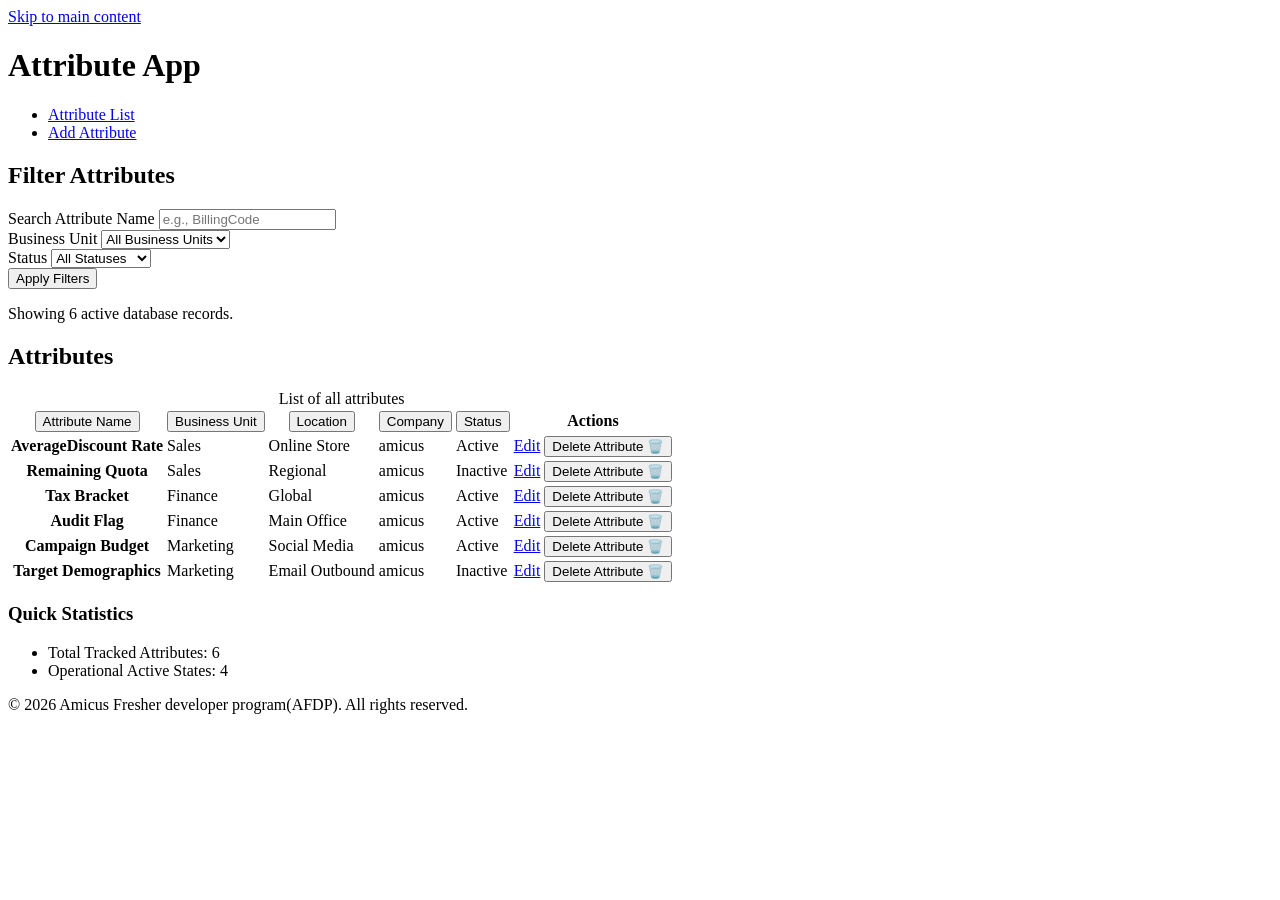
==== index.html @ 4d11d254 "First commit" ====
<!doctype html>
<html lang="en">
  <head>
    <meta charset="UTF-8" />
    <meta name="viewport" content="width=device-width, initial-scale=1.0" />

    <!--SEO and Identity-->
    <title>Attribute App</title>
    <meta
      name="description"
      content="A semantic, fully accessible attribute app for AFDP."
    />
    <link rel="canonical" href="http://localhost:5500/index.html" />
    <meta name="theme-color" content="#ffffff" />

    <!--Open Graph -->
    <meta property="og:title" content="Attribute App" />
    <meta
      property="og:description"
      content="A semantic, fully accessible attribute app for AFDP."
    />
    <meta property="og:type" content="website" />

    <!-- Link and Favicon -->
    <link rel="icon" href="./assets/favicon.ico" />
    <link rel="icon" href="./assets/icon.svg" />
    <link rel="apple-touch-icon" href="./assets/apple-touch-icon.png" />
  </head>

  <body>
    <!-- Accessibility Landmark: The Skip-Link allows keyboard users to jump to main content -->
    <a href="#main-content" class="skip-link">Skip to main content</a>

    <!-- Header Landmark -->
    <header role="banner">
      <h1>Attribute App</h1>
      <!-- Primary Navigation Landmark -->
      <nav role="navigation" aria-label="Primary">
        <ul>
          <li>
            <a href="index.html" aria-current="page">Attribute List</a>
          </li>
          <li>
            <a href="add-attribute.html">Add Attribute</a>
          </li>
        </ul>
      </nav>
    </header>

    <!-- Main Landmark -->
    <main id="main-content">
      <!-- Section 1: Filtering Attributes -->
      <section aria-labelledby="filter-heading">
        <h2 id="filter-heading">Filter Attributes</h2>

        <!-- Search Landmark Role for Form Filters -->
        <form
          role="search"
          method="get"
          action="index.html"
          aria-label="Filter attributes"
        >
          <div>
            <label for="search-term">Search Attribute Name</label>
            <input
              type="search"
              id="search-term"
              name="q"
              inputmode="search"
              autocomplete="off"
              placeholder="e.g., BillingCode"
            />
          </div>

          <div>
            <label for="filter-bu">Business Unit</label>
            <select id="filter-bu" name="businessUnit">
              <option value="">All Business Units</option>
              <option value="sales">Sales</option>
              <option value="finance">Finance</option>
              <option value="marketing">Marketing</option>
            </select>
          </div>

          <div>
            <label for="filter-status">Status</label>
            <select id="filter-status" name="status">
              <option value="">All Statuses</option>
              <option value="active">Active Only</option>
              <option value="inactive">Inactive Only</option>
            </select>
          </div>

          <button type="submit">Apply Filters</button>
        </form>

        <!-- Dynamic ARIA Live Region: Results of the filter done through js in A3 -->
        <div id="results-status" aria-live="polite">
          <p>Showing 6 active database records.</p>
        </div>
      </section>

      <!-- Section 2: Core Data Content -->
      <section aria-labelledby="data-heading">
        <h2 id="data-heading">Attributes</h2>

        <!--Table for displaying attributes-->
        <table>
          <caption>
            List of all attributes
          </caption>
          <thead>
            <tr>
              <!-- Added IDs for the headers attribute mapping in the Actions column -->
              <th id="col-name" scope="col" aria-sort="none">
                <button type="button">Attribute Name</button>
              </th>
              <th id="col-bu" scope="col" aria-sort="none">
                <button type="button">Business Unit</button>
              </th>
              <th id="col-loc" scope="col" aria-sort="none">
                <button type="button">Location</button>
              </th>
              <th id="col-company" scope="col" aria-sort="none">
                <button type="button">Company</button>
              </th>
              <th id="col-status" scope="col" aria-sort="none">
                <button type="button">Status</button>
              </th>
              <th id="col-actions" scope="col">Actions</th>
            </tr>
          </thead>
          <tbody>
            <!--Row 1-->
            <tr>
              <th scope="row" id="attr-discount">AverageDiscount Rate</th>
              <td>Sales</td>
              <td>Online Store</td>
              <td>amicus</td>
              <td><span role="status">Active</span></td>
              <td headers="col-actions attr-discount">
                <a
                  href="edit-attribute.html?id=1"
                  aria-describedby="attr-discount"
                  >Edit</a
                >
                <form
                  method="post"
                  action="/delete-attribute?id=1"
                  style="display: inline"
                >
                  <button type="submit" aria-describedby="attr-discount">
                    <span class="sr-only">Delete Attribute</span> 🗑️
                  </button>
                </form>
              </td>
            </tr>
            <!--Row 2-->
            <tr>
              <th scope="row" id="attr-quota">Remaining Quota</th>
              <td>Sales</td>
              <td>Regional</td>
              <td>amicus</td>
              <td><span role="status">Inactive</span></td>
              <td headers="col-actions attr-quota">
                <a href="edit-attribute.html?id=2" aria-describedby="attr-quota"
                  >Edit</a
                >
                <form
                  method="post"
                  action="/delete-attribute?id=2"
                  style="display: inline"
                >
                  <button type="submit" aria-describedby="attr-quota">
                    <span class="sr-only">Delete Attribute</span> 🗑️
                  </button>
                </form>
              </td>
            </tr>
            <!--Row 3-->
            <tr>
              <th scope="row" id="attr-tax">Tax Bracket</th>
              <td>Finance</td>
              <td>Global</td>
              <td>amicus</td>
              <td><span role="status">Active</span></td>
              <td headers="col-actions attr-tax">
                <a href="edit-attribute.html?id=3" aria-describedby="attr-tax"
                  >Edit</a
                >
                <form
                  method="post"
                  action="/delete-attribute?id=3"
                  style="display: inline"
                >
                  <button type="submit" aria-describedby="attr-tax">
                    <span class="sr-only">Delete Attribute</span> 🗑️
                  </button>
                </form>
              </td>
            </tr>
            <!--Row 4-->
            <tr>
              <th scope="row" id="attr-audit">Audit Flag</th>
              <td>Finance</td>
              <td>Main Office</td>
              <td>amicus</td>
              <td><span role="status">Active</span></td>
              <td headers="col-actions attr-audit">
                <a href="edit-attribute.html?id=4" aria-describedby="attr-audit"
                  >Edit</a
                >
                <form
                  method="post"
                  action="/delete-attribute?id=4"
                  style="display: inline"
                >
                  <button type="submit" aria-describedby="attr-audit">
                    <span class="sr-only">Delete Attribute</span> 🗑️
                  </button>
                </form>
              </td>
            </tr>
            <!--Row 5-->
            <tr>
              <th scope="row" id="attr-budget">Campaign Budget</th>
              <td>Marketing</td>
              <td>Social Media</td>
              <td>amicus</td>
              <td><span role="status">Active</span></td>
              <td headers="col-actions attr-budget">
                <a
                  href="edit-attribute.html?id=5"
                  aria-describedby="attr-budget"
                  >Edit</a
                >
                <form
                  method="post"
                  action="/delete-attribute?id=5"
                  style="display: inline"
                >
                  <button type="submit" aria-describedby="attr-budget">
                    <span class="sr-only">Delete Attribute</span> 🗑️
                  </button>
                </form>
              </td>
            </tr>
            <!--Row 6-->
            <tr>
              <th scope="row" id="attr-demo">Target Demographics</th>
              <td>Marketing</td>
              <td>Email Outbound</td>
              <td>amicus</td>
              <td><span role="status">Inactive</span></td>
              <td headers="col-actions attr-demo">
                <a href="edit-attribute.html?id=6" aria-describedby="attr-demo"
                  >Edit</a
                >
                <form
                  method="post"
                  action="/delete-attribute?id=6"
                  style="display: inline"
                >
                  <button type="submit" aria-describedby="attr-demo">
                    <span class="sr-only">Delete Attribute</span> 🗑️
                  </button>
                </form>
              </td>
            </tr>
          </tbody>
        </table>
      </section>

      <aside aria-label="Attribute statistics">
        <h3>Quick Statistics</h3>
        <ul>
          <li>Total Tracked Attributes: 6</li>
          <li>Operational Active States: 4</li>
        </ul>
      </aside>
    </main>

    <footer role="contentinfo">
      <p>
        &copy; 2026 Amicus Fresher developer program(AFDP). All rights reserved.
      </p>
    </footer>
  </body>
</html>
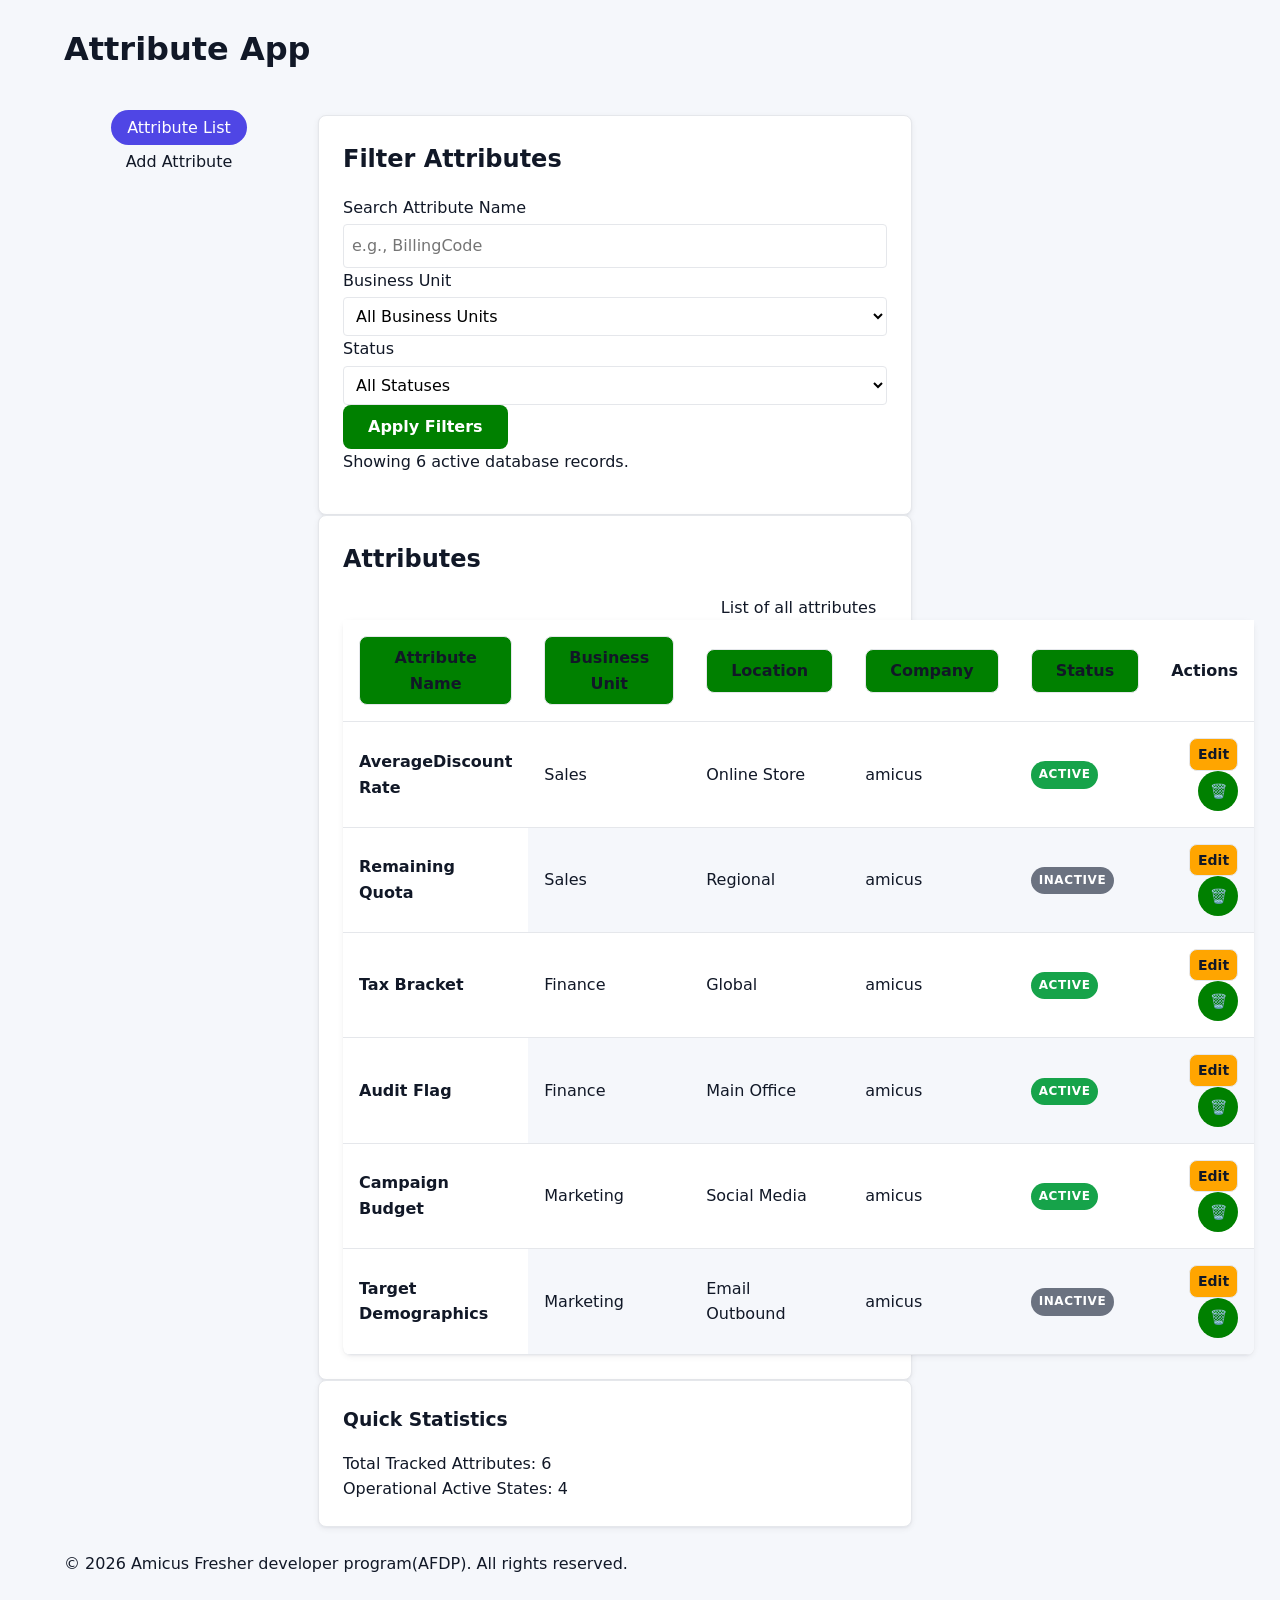
==== commit 7ea825ec: "feat:updated css" ====
--- a/index.html
+++ b/index.html
@@ -25,27 +25,30 @@
     <link rel="icon" href="./assets/favicon.ico" />
     <link rel="icon" href="./assets/icon.svg" />
     <link rel="apple-touch-icon" href="./assets/apple-touch-icon.png" />
+
+    <!-- Main Stylesheet -->
+    <link rel="stylesheet" href="./css/main.css" />
   </head>
 
   <body>
     <!-- Accessibility Landmark: The Skip-Link allows keyboard users to jump to main content -->
-    <a href="#main-content" class="skip-link">Skip to main content</a>
+    <a href="#main-content" class="skip-link sr-only">Skip to main content</a>
 
     <!-- Header Landmark -->
     <header role="banner">
       <h1>Attribute App</h1>
-      <!-- Primary Navigation Landmark -->
-      <nav role="navigation" aria-label="Primary">
-        <ul>
-          <li>
-            <a href="index.html" aria-current="page">Attribute List</a>
-          </li>
-          <li>
-            <a href="add-attribute.html">Add Attribute</a>
-          </li>
-        </ul>
-      </nav>
     </header>
+    <!-- Primary Navigation Landmark -->
+    <nav role="navigation" aria-label="Primary">
+      <ul>
+        <li>
+          <a href="index.html" aria-current="page">Attribute List</a>
+        </li>
+        <li>
+          <a href="add-attribute.html">Add Attribute</a>
+        </li>
+      </ul>
+    </nav>
 
     <!-- Main Landmark -->
     <main id="main-content">
@@ -60,9 +63,12 @@
           action="index.html"
           aria-label="Filter attributes"
         >
-          <div>
-            <label for="search-term">Search Attribute Name</label>
+          <div class="form-field">
+            <label class="form-field__label" for="search-term"
+              >Search Attribute Name</label
+            >
             <input
+              class="form-field__input"
               type="search"
               id="search-term"
               name="q"
@@ -72,9 +78,9 @@
             />
           </div>
 
-          <div>
-            <label for="filter-bu">Business Unit</label>
-            <select id="filter-bu" name="businessUnit">
+          <div class="form-field">
+            <label class="form-field__label" for="filter-bu">Business Unit</label>
+            <select class="form-field__input" id="filter-bu" name="businessUnit">
               <option value="">All Business Units</option>
               <option value="sales">Sales</option>
               <option value="finance">Finance</option>
@@ -82,16 +88,16 @@
             </select>
           </div>
 
-          <div>
-            <label for="filter-status">Status</label>
-            <select id="filter-status" name="status">
+          <div class="form-field">
+            <label class="form-field__label" for="filter-status">Status</label>
+            <select class="form-field__input" id="filter-status" name="status">
               <option value="">All Statuses</option>
               <option value="active">Active Only</option>
               <option value="inactive">Inactive Only</option>
             </select>
           </div>
 
-          <button type="submit">Apply Filters</button>
+          <button class="btn btn--primary" type="submit">Apply Filters</button>
         </form>
 
         <!-- Dynamic ARIA Live Region: Results of the filter done through js in A3 -->
@@ -105,7 +111,7 @@
         <h2 id="data-heading">Attributes</h2>
 
         <!--Table for displaying attributes-->
-        <table>
+        <table class="table">
           <caption>
             List of all attributes
           </caption>
@@ -113,33 +119,34 @@
             <tr>
               <!-- Added IDs for the headers attribute mapping in the Actions column -->
               <th id="col-name" scope="col" aria-sort="none">
-                <button type="button">Attribute Name</button>
+                <button type="button" class="btn btn--ghost">Attribute Name</button>
               </th>
               <th id="col-bu" scope="col" aria-sort="none">
-                <button type="button">Business Unit</button>
+                <button type="button" class="btn btn--ghost">Business Unit</button>
               </th>
               <th id="col-loc" scope="col" aria-sort="none">
-                <button type="button">Location</button>
+                <button type="button" class="btn btn--ghost">Location</button>
               </th>
               <th id="col-company" scope="col" aria-sort="none">
-                <button type="button">Company</button>
+                <button type="button" class="btn btn--ghost">Company</button>
               </th>
               <th id="col-status" scope="col" aria-sort="none">
-                <button type="button">Status</button>
+                <button type="button" class="btn btn--ghost">Status</button>
               </th>
               <th id="col-actions" scope="col">Actions</th>
             </tr>
           </thead>
           <tbody>
             <!--Row 1-->
-            <tr>
-              <th scope="row" id="attr-discount">AverageDiscount Rate</th>
-              <td>Sales</td>
-              <td>Online Store</td>
-              <td>amicus</td>
-              <td><span role="status">Active</span></td>
-              <td headers="col-actions attr-discount">
+            <tr class="attribute-card">
+              <th scope="row" id="attr-discount" data-label="Attribute Name">AverageDiscount Rate</th>
+              <td data-label="Business Unit">Sales</td>
+              <td data-label="Location">Online Store</td>
+              <td data-label="Company">amicus</td>
+              <td data-label="Status"><span role="status" class="badge badge--active">Active</span></td>
+              <td headers="col-actions attr-discount" data-label="Actions">
                 <a
+                  class="btn btn--ghost btn--sm"
                   href="edit-attribute.html?id=1"
                   aria-describedby="attr-discount"
                   >Edit</a
@@ -147,121 +154,116 @@
                 <form
                   method="post"
                   action="/delete-attribute?id=1"
-                  style="display: inline"
-                >
-                  <button type="submit" aria-describedby="attr-discount">
+                >
+                  <button type="submit" class="btn btn--danger btn--icon btn--sm" aria-describedby="attr-discount">
                     <span class="sr-only">Delete Attribute</span> 🗑️
                   </button>
                 </form>
               </td>
             </tr>
             <!--Row 2-->
-            <tr>
-              <th scope="row" id="attr-quota">Remaining Quota</th>
-              <td>Sales</td>
-              <td>Regional</td>
-              <td>amicus</td>
-              <td><span role="status">Inactive</span></td>
-              <td headers="col-actions attr-quota">
-                <a href="edit-attribute.html?id=2" aria-describedby="attr-quota"
+            <tr class="attribute-card--inactive">
+              <th scope="row" id="attr-quota" data-label="Attribute Name">Remaining Quota</th>
+              <td data-label="Business Unit">Sales</td>
+              <td data-label="Location">Regional</td>
+              <td data-label="Company">amicus</td>
+              <td data-label="Status"><span role="status" class="badge badge--inactive">Inactive</span></td>
+              <td headers="col-actions attr-quota" data-label="Actions">
+                <a href="edit-attribute.html?id=2" class="btn btn--ghost btn--sm" aria-describedby="attr-quota"
                   >Edit</a
                 >
                 <form
                   method="post"
                   action="/delete-attribute?id=2"
-                  style="display: inline"
-                >
-                  <button type="submit" aria-describedby="attr-quota">
+                >
+                  <button type="submit" class="btn btn--danger btn--icon btn--sm" aria-describedby="attr-quota">
                     <span class="sr-only">Delete Attribute</span> 🗑️
                   </button>
                 </form>
               </td>
             </tr>
             <!--Row 3-->
-            <tr>
-              <th scope="row" id="attr-tax">Tax Bracket</th>
-              <td>Finance</td>
-              <td>Global</td>
-              <td>amicus</td>
-              <td><span role="status">Active</span></td>
-              <td headers="col-actions attr-tax">
-                <a href="edit-attribute.html?id=3" aria-describedby="attr-tax"
+            <tr class="attribute-card">
+              <th scope="row" id="attr-tax" data-label="Attribute Name">Tax Bracket</th>
+              <td data-label="Business Unit">Finance</td>
+              <td data-label="Location">Global</td>
+              <td data-label="Company">amicus</td>
+              <td data-label="Status"><span role="status" class="badge badge--active">Active</span></td>
+              <td headers="col-actions attr-tax" data-label="Actions">
+                <a href="edit-attribute.html?id=3" class="btn btn--ghost btn--sm" aria-describedby="attr-tax"
                   >Edit</a
                 >
                 <form
                   method="post"
                   action="/delete-attribute?id=3"
-                  style="display: inline"
-                >
-                  <button type="submit" aria-describedby="attr-tax">
+                >
+                  <button type="submit" class="btn btn--danger btn--icon btn--sm" aria-describedby="attr-tax">
                     <span class="sr-only">Delete Attribute</span> 🗑️
                   </button>
                 </form>
               </td>
             </tr>
             <!--Row 4-->
-            <tr>
-              <th scope="row" id="attr-audit">Audit Flag</th>
-              <td>Finance</td>
-              <td>Main Office</td>
-              <td>amicus</td>
-              <td><span role="status">Active</span></td>
-              <td headers="col-actions attr-audit">
-                <a href="edit-attribute.html?id=4" aria-describedby="attr-audit"
+            <tr class="attribute-card">
+              <th scope="row" id="attr-audit" data-label="Attribute Name">Audit Flag</th>
+              <td data-label="Business Unit">Finance</td>
+              <td data-label="Location">Main Office</td>
+              <td data-label="Company">amicus</td>
+              <td data-label="Status"><span role="status" class="badge badge--active">Active</span></td>
+              <td headers="col-actions attr-audit" data-label="Actions">
+                <a href="edit-attribute.html?id=4" class="btn btn--ghost btn--sm" aria-describedby="attr-audit"
                   >Edit</a
                 >
                 <form
                   method="post"
                   action="/delete-attribute?id=4"
-                  style="display: inline"
-                >
-                  <button type="submit" aria-describedby="attr-audit">
+                >
+                  <button type="submit" class="btn btn--danger btn--icon btn--sm" aria-describedby="attr-audit">
                     <span class="sr-only">Delete Attribute</span> 🗑️
                   </button>
                 </form>
               </td>
             </tr>
             <!--Row 5-->
-            <tr>
-              <th scope="row" id="attr-budget">Campaign Budget</th>
-              <td>Marketing</td>
-              <td>Social Media</td>
-              <td>amicus</td>
-              <td><span role="status">Active</span></td>
-              <td headers="col-actions attr-budget">
+            <tr class="attribute-card">
+              <th scope="row" id="attr-budget" data-label="Attribute Name">Campaign Budget</th>
+              <td data-label="Business Unit">Marketing</td>
+              <td data-label="Location">Social Media</td>
+              <td data-label="Company">amicus</td>
+              <td data-label="Status"><span role="status" class="badge badge--active">Active</span></td>
+              <td headers="col-actions attr-budget" data-label="Actions">
                 <a
                   href="edit-attribute.html?id=5"
+                  class="btn btn--ghost btn--sm"
                   aria-describedby="attr-budget"
                   >Edit</a
                 >
                 <form
                   method="post"
                   action="/delete-attribute?id=5"
-                  style="display: inline"
-                >
-                  <button type="submit" aria-describedby="attr-budget">
+                >
+                  <button type="submit" class="btn btn--danger btn--icon btn--sm" aria-describedby="attr-budget">
                     <span class="sr-only">Delete Attribute</span> 🗑️
                   </button>
                 </form>
               </td>
             </tr>
             <!--Row 6-->
-            <tr>
-              <th scope="row" id="attr-demo">Target Demographics</th>
-              <td>Marketing</td>
-              <td>Email Outbound</td>
-              <td>amicus</td>
-              <td><span role="status">Inactive</span></td>
-              <td headers="col-actions attr-demo">
-                <a href="edit-attribute.html?id=6" aria-describedby="attr-demo"
+            <tr class="attribute-card--inactive">
+              <th scope="row" id="attr-demo" data-label="Attribute Name">Target Demographics</th>
+              <td data-label="Business Unit">Marketing</td>
+              <td data-label="Location">Email Outbound</td>
+              <td data-label="Company">amicus</td>
+              <td data-label="Status"><span role="status" class="badge badge--inactive">Inactive</span></td>
+              <td headers="col-actions attr-demo" data-label="Actions">
+                <a href="edit-attribute.html?id=6" class="btn btn--ghost btn--sm" aria-describedby="attr-demo"
                   >Edit</a
                 >
                 <form
                   method="post"
                   action="/delete-attribute?id=6"
-                  style="display: inline"
-                >
-                  <button type="submit" aria-describedby="attr-demo">
+                >
+                  <button type="submit" class="btn btn--danger btn--icon btn--sm" aria-describedby="attr-demo">
                     <span class="sr-only">Delete Attribute</span> 🗑️
                   </button>
                 </form>
--- a/css/main.css
+++ b/css/main.css
@@ -0,0 +1,12 @@
+/* Cascading layer priority */
+@layer reset, tokens, base, layout, components, utilities, pages;
+
+/* Importing styles */
+@import url(reset.css) layer(reset);
+@import url(tokens.css) layer(tokens);
+@import url(base.css) layer(base);
+@import url(layout.css) layer(layout);
+@import url(components.css) layer(components);
+@import url(utilities.css) layer(utilities);
+@import url(pages.css) layer(pages);
+
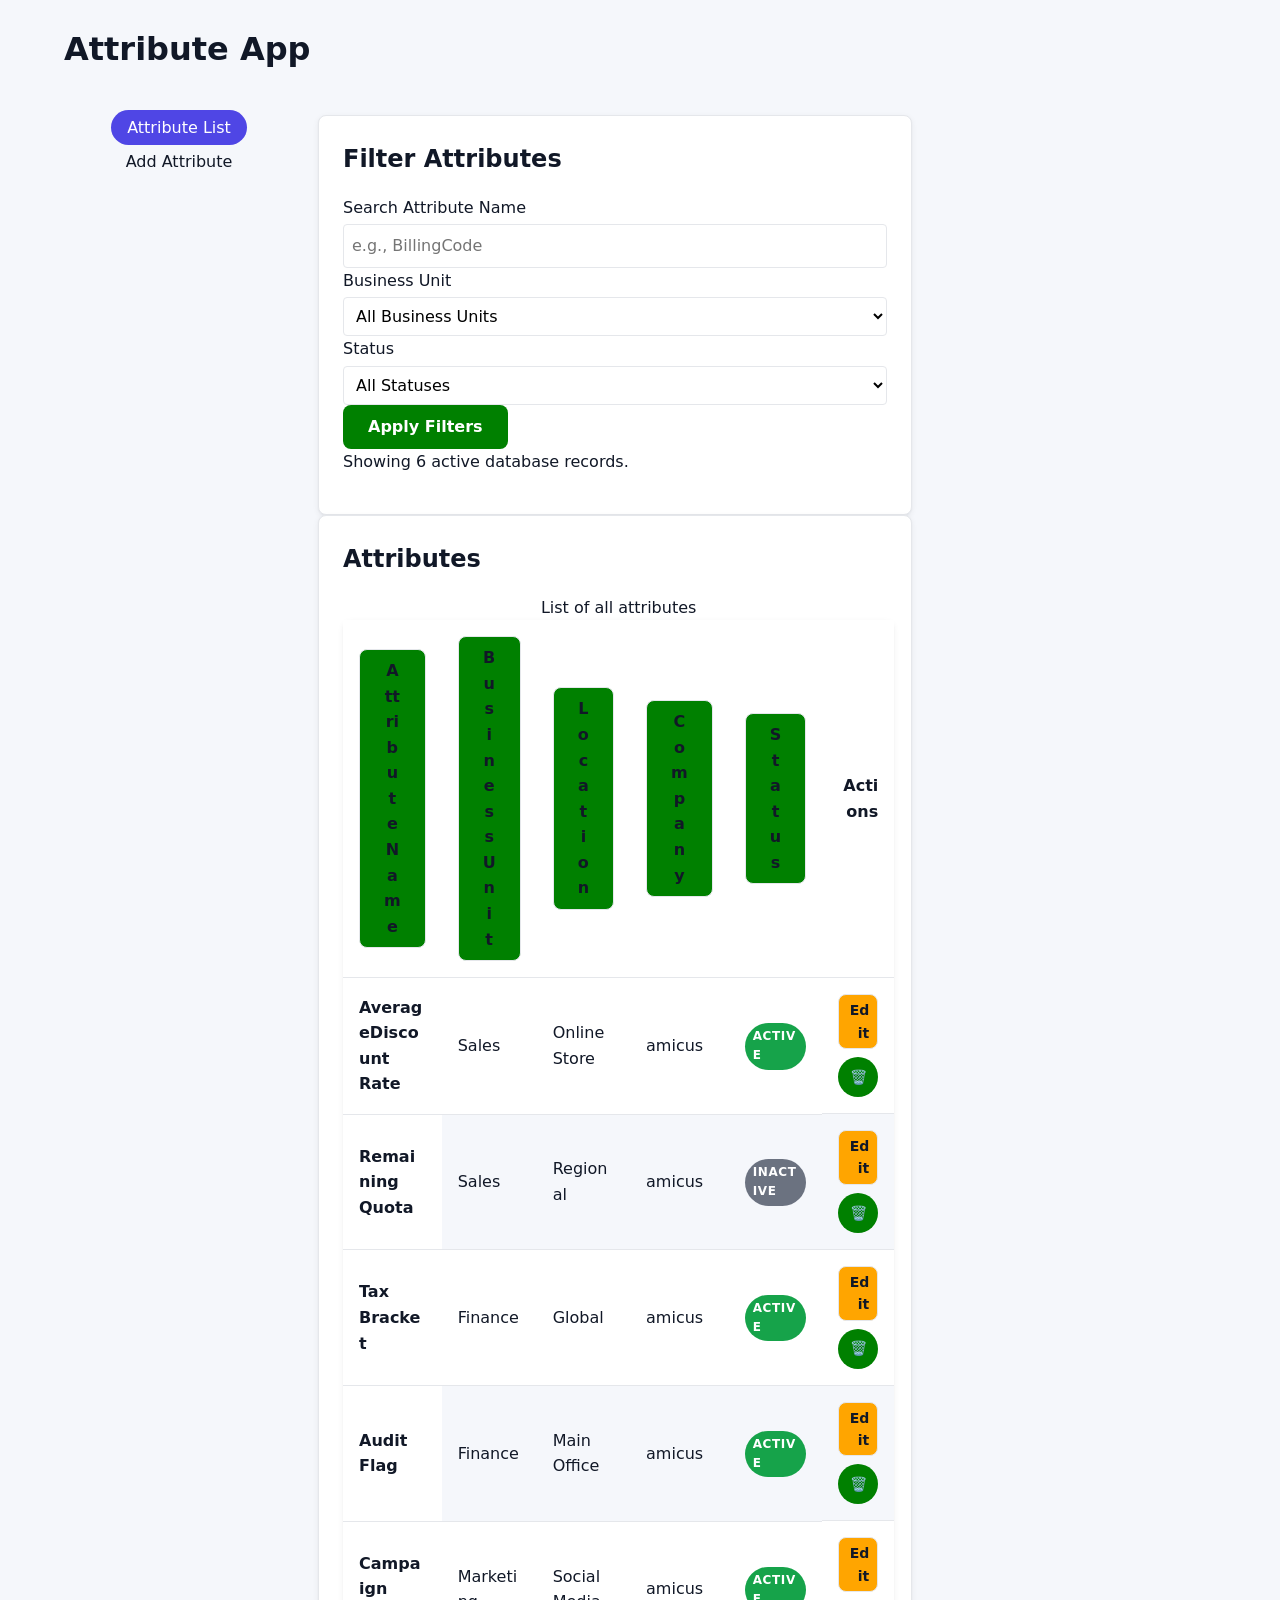
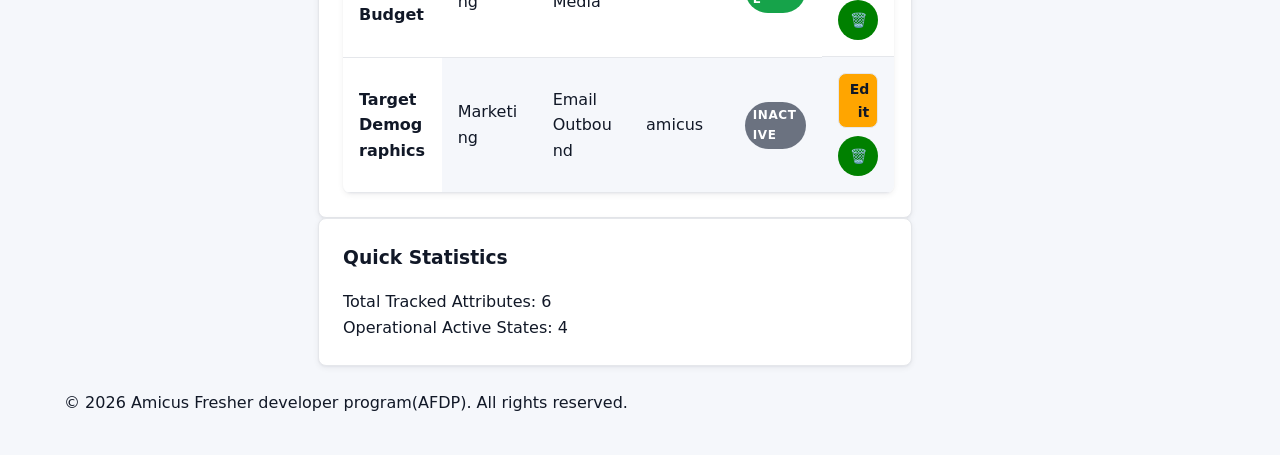
==== commit 0bcf0a2d: "feat:updated css for layout" ====
--- a/index.html
+++ b/index.html
@@ -139,12 +139,12 @@
           <tbody>
             <!--Row 1-->
             <tr class="attribute-card">
-              <th scope="row" id="attr-discount" data-label="Attribute Name">AverageDiscount Rate</th>
+              <th scope="row" id="attr-discount" class="attribute-card__title" data-label="Attribute Name">AverageDiscount Rate</th>
               <td data-label="Business Unit">Sales</td>
               <td data-label="Location">Online Store</td>
               <td data-label="Company">amicus</td>
               <td data-label="Status"><span role="status" class="badge badge--active">Active</span></td>
-              <td headers="col-actions attr-discount" data-label="Actions">
+              <td headers="col-actions attr-discount" class="attribute-actions" data-label="Actions">
                 <a
                   class="btn btn--ghost btn--sm"
                   href="edit-attribute.html?id=1"
@@ -162,13 +162,13 @@
               </td>
             </tr>
             <!--Row 2-->
-            <tr class="attribute-card--inactive">
-              <th scope="row" id="attr-quota" data-label="Attribute Name">Remaining Quota</th>
+            <tr class="attribute-card attribute-card--inactive">
+              <th scope="row" id="attr-quota" class="attribute-card__title" data-label="Attribute Name">Remaining Quota</th>
               <td data-label="Business Unit">Sales</td>
               <td data-label="Location">Regional</td>
               <td data-label="Company">amicus</td>
               <td data-label="Status"><span role="status" class="badge badge--inactive">Inactive</span></td>
-              <td headers="col-actions attr-quota" data-label="Actions">
+              <td headers="col-actions attr-quota" class="attribute-actions" data-label="Actions">
                 <a href="edit-attribute.html?id=2" class="btn btn--ghost btn--sm" aria-describedby="attr-quota"
                   >Edit</a
                 >
@@ -184,12 +184,12 @@
             </tr>
             <!--Row 3-->
             <tr class="attribute-card">
-              <th scope="row" id="attr-tax" data-label="Attribute Name">Tax Bracket</th>
+              <th scope="row" id="attr-tax" class="attribute-card__title" data-label="Attribute Name">Tax Bracket</th>
               <td data-label="Business Unit">Finance</td>
               <td data-label="Location">Global</td>
               <td data-label="Company">amicus</td>
               <td data-label="Status"><span role="status" class="badge badge--active">Active</span></td>
-              <td headers="col-actions attr-tax" data-label="Actions">
+              <td headers="col-actions attr-tax" class="attribute-actions" data-label="Actions">
                 <a href="edit-attribute.html?id=3" class="btn btn--ghost btn--sm" aria-describedby="attr-tax"
                   >Edit</a
                 >
@@ -205,12 +205,12 @@
             </tr>
             <!--Row 4-->
             <tr class="attribute-card">
-              <th scope="row" id="attr-audit" data-label="Attribute Name">Audit Flag</th>
+              <th scope="row" id="attr-audit" class="attribute-card__title" data-label="Attribute Name">Audit Flag</th>
               <td data-label="Business Unit">Finance</td>
               <td data-label="Location">Main Office</td>
               <td data-label="Company">amicus</td>
               <td data-label="Status"><span role="status" class="badge badge--active">Active</span></td>
-              <td headers="col-actions attr-audit" data-label="Actions">
+              <td headers="col-actions attr-audit" class="attribute-actions" data-label="Actions">
                 <a href="edit-attribute.html?id=4" class="btn btn--ghost btn--sm" aria-describedby="attr-audit"
                   >Edit</a
                 >
@@ -226,12 +226,12 @@
             </tr>
             <!--Row 5-->
             <tr class="attribute-card">
-              <th scope="row" id="attr-budget" data-label="Attribute Name">Campaign Budget</th>
+              <th scope="row" id="attr-budget" class="attribute-card__title" data-label="Attribute Name">Campaign Budget</th>
               <td data-label="Business Unit">Marketing</td>
               <td data-label="Location">Social Media</td>
               <td data-label="Company">amicus</td>
               <td data-label="Status"><span role="status" class="badge badge--active">Active</span></td>
-              <td headers="col-actions attr-budget" data-label="Actions">
+              <td headers="col-actions attr-budget" class="attribute-actions" data-label="Actions">
                 <a
                   href="edit-attribute.html?id=5"
                   class="btn btn--ghost btn--sm"
@@ -249,13 +249,13 @@
               </td>
             </tr>
             <!--Row 6-->
-            <tr class="attribute-card--inactive">
-              <th scope="row" id="attr-demo" data-label="Attribute Name">Target Demographics</th>
+            <tr class="attribute-card attribute-card--inactive">
+              <th scope="row" id="attr-demo" class="attribute-card__title" data-label="Attribute Name">Target Demographics</th>
               <td data-label="Business Unit">Marketing</td>
               <td data-label="Location">Email Outbound</td>
               <td data-label="Company">amicus</td>
               <td data-label="Status"><span role="status" class="badge badge--inactive">Inactive</span></td>
-              <td headers="col-actions attr-demo" data-label="Actions">
+              <td headers="col-actions attr-demo" class="attribute-actions" data-label="Actions">
                 <a href="edit-attribute.html?id=6" class="btn btn--ghost btn--sm" aria-describedby="attr-demo"
                   >Edit</a
                 >
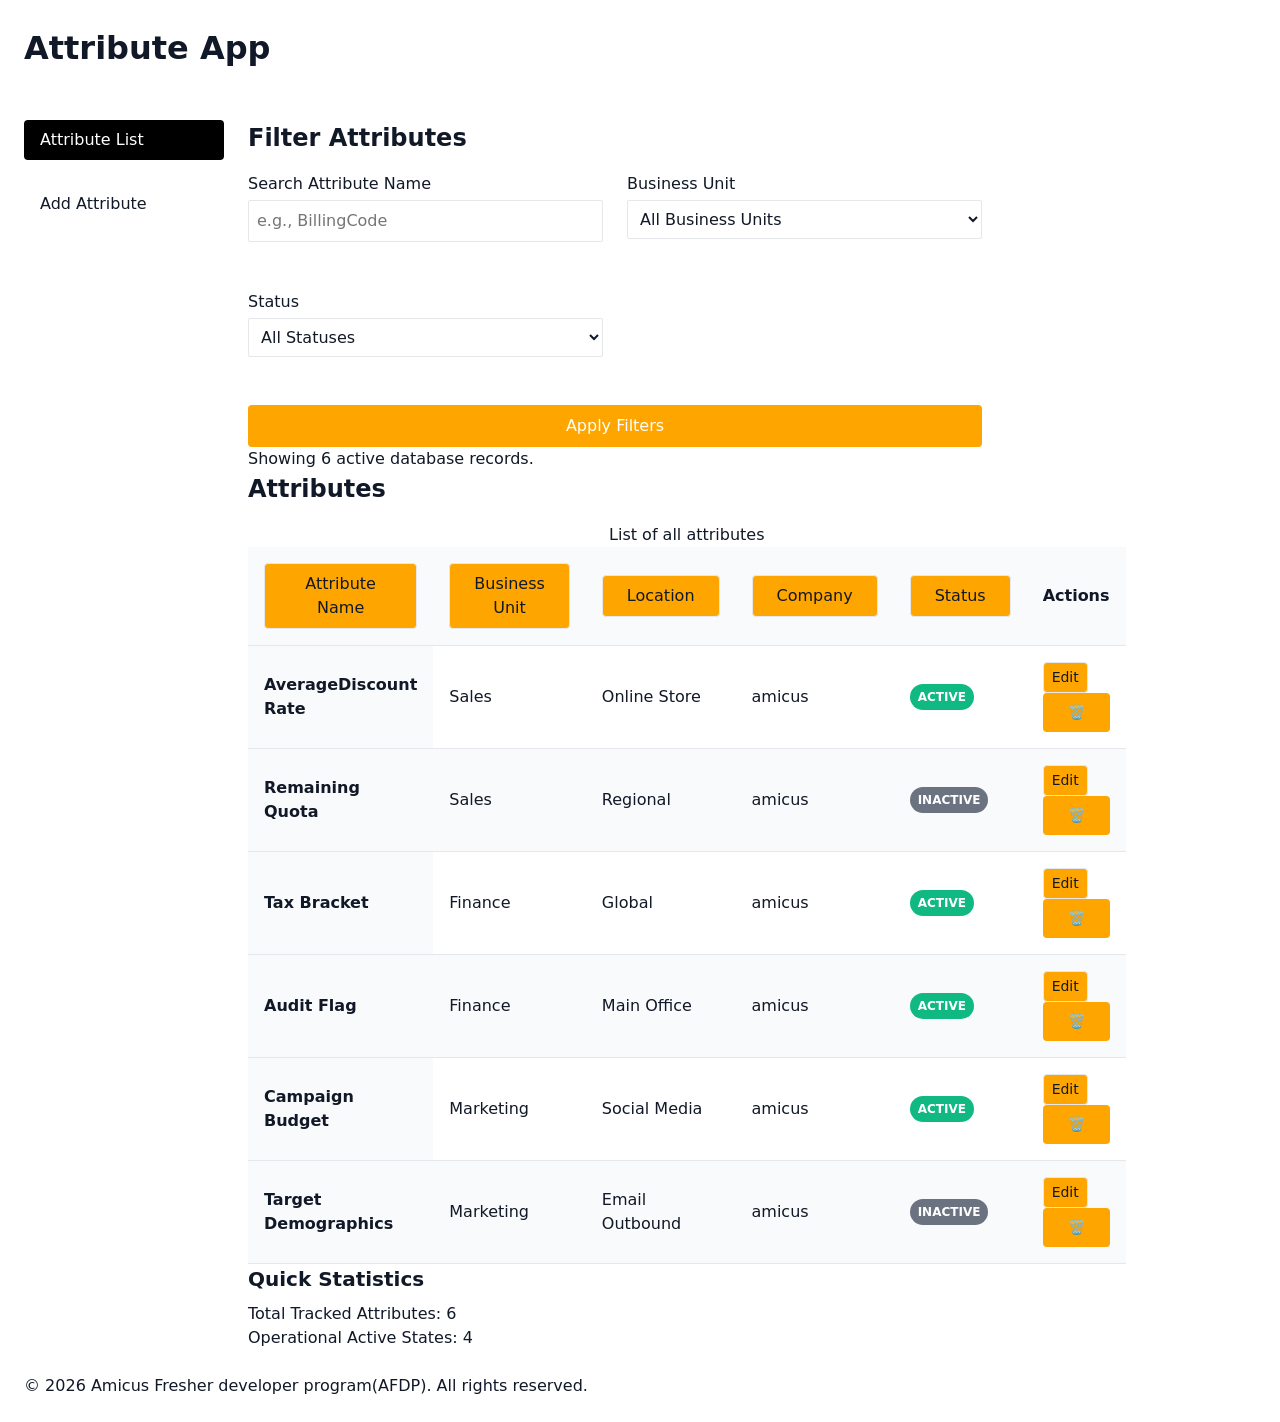
==== commit e8a6e4c0: "feat:final update of the css" ====
--- a/index.html
+++ b/index.html
@@ -281,7 +281,6 @@
         </ul>
       </aside>
     </main>
-
     <footer role="contentinfo">
       <p>
         &copy; 2026 Amicus Fresher developer program(AFDP). All rights reserved.
--- a/css/main.css
+++ b/css/main.css
@@ -1,12 +1,10 @@
-/* Cascading layer priority */
+/* main.css */
 @layer reset, tokens, base, layout, components, utilities, pages;
 
-/* Importing styles */
-@import url(reset.css) layer(reset);
-@import url(tokens.css) layer(tokens);
-@import url(base.css) layer(base);
-@import url(layout.css) layer(layout);
-@import url(components.css) layer(components);
-@import url(utilities.css) layer(utilities);
-@import url(pages.css) layer(pages);
-
+@import 'reset.css' layer(reset);
+@import 'tokens.css' layer(tokens);
+@import 'base.css' layer(base);
+@import 'layout.css' layer(layout);
+@import 'components.css' layer(components);
+@import 'utilities.css' layer(utilities);
+@import 'pages.css' layer(pages);
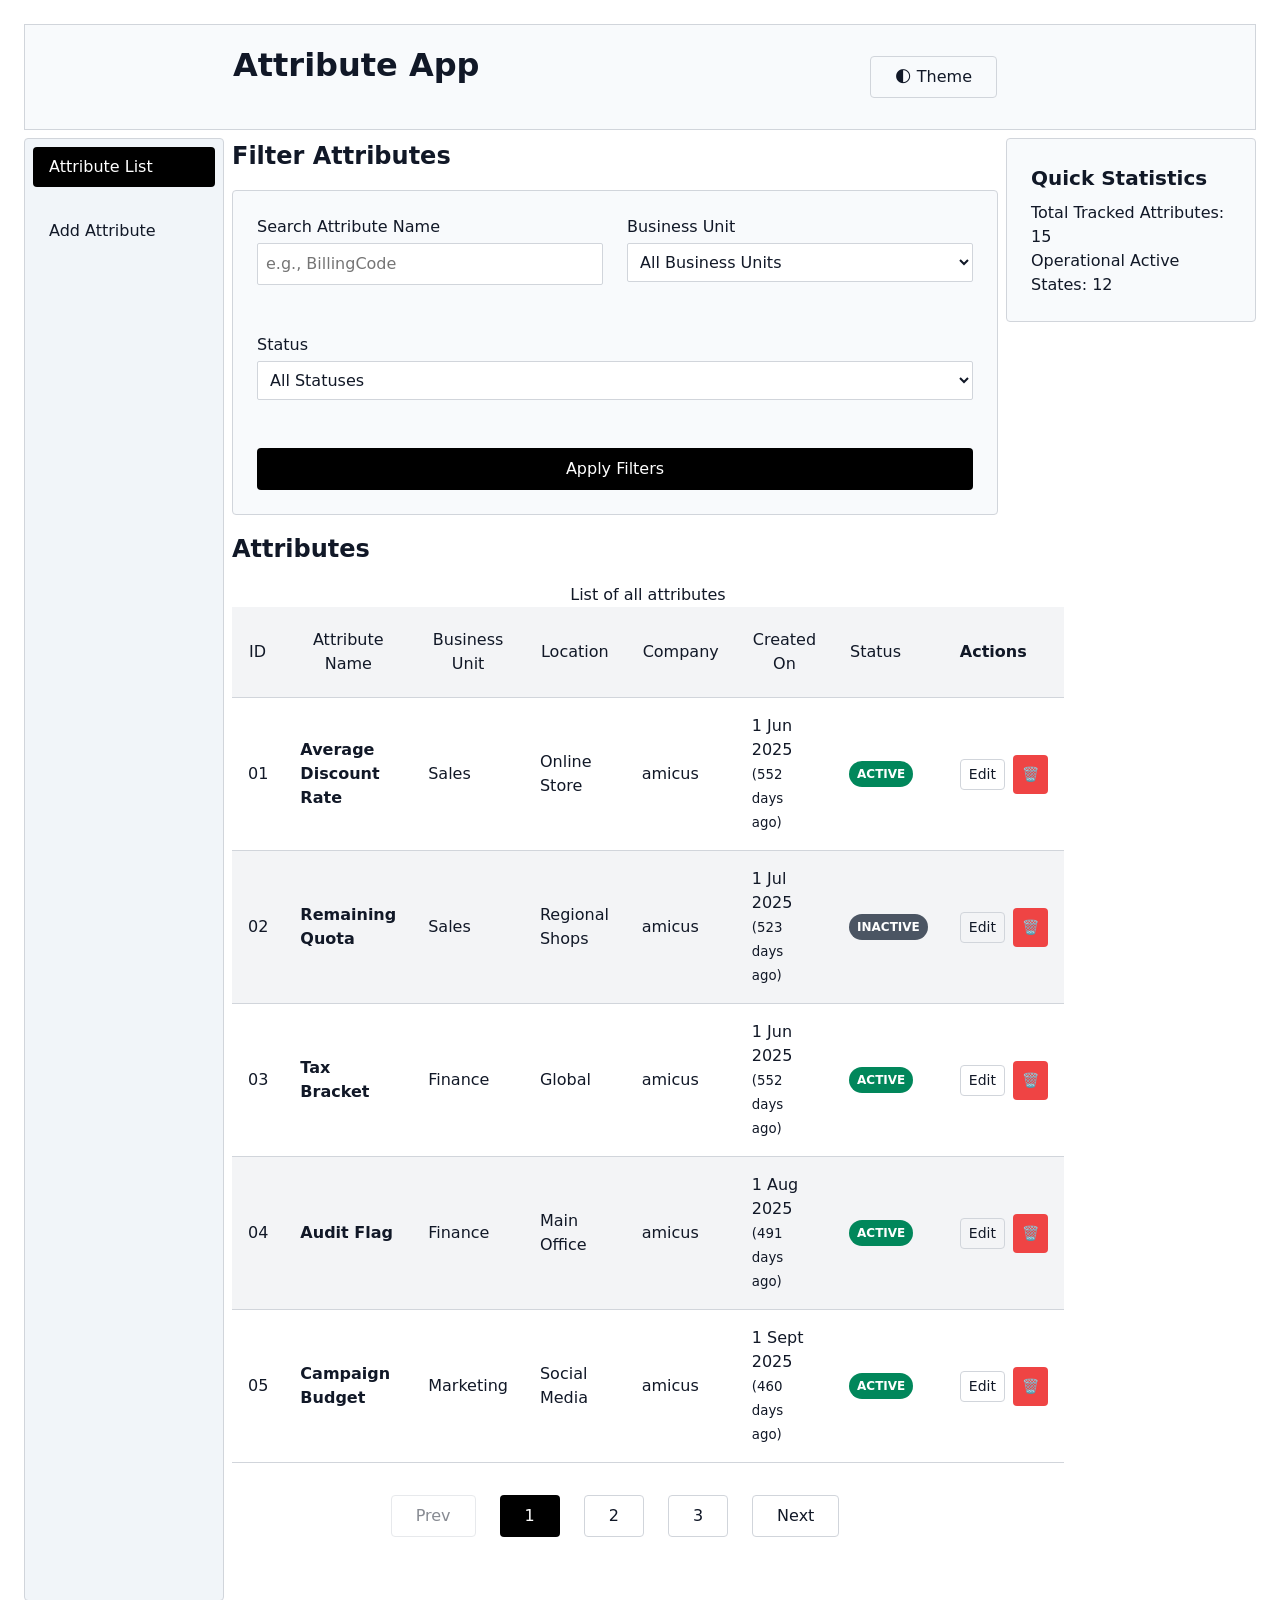
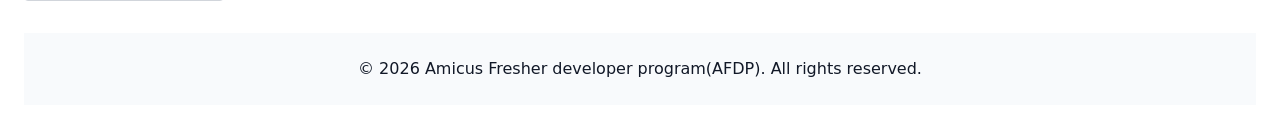
==== commit 2d3700be: "feat:IMPLEMENTED the JS" ====
--- a/index.html
+++ b/index.html
@@ -1,290 +1,144 @@
 <!doctype html>
 <html lang="en">
-  <head>
-    <meta charset="UTF-8" />
-    <meta name="viewport" content="width=device-width, initial-scale=1.0" />
 
-    <!--SEO and Identity-->
-    <title>Attribute App</title>
-    <meta
-      name="description"
-      content="A semantic, fully accessible attribute app for AFDP."
-    />
-    <link rel="canonical" href="http://localhost:5500/index.html" />
-    <meta name="theme-color" content="#ffffff" />
+<head>
+  <meta charset="UTF-8" />
+  <meta name="viewport" content="width=device-width, initial-scale=1.0" />
 
-    <!--Open Graph -->
-    <meta property="og:title" content="Attribute App" />
-    <meta
-      property="og:description"
-      content="A semantic, fully accessible attribute app for AFDP."
-    />
-    <meta property="og:type" content="website" />
+  <!--SEO and Identity-->
+  <title>Attribute App</title>
+  <meta name="description" content="A semantic, fully accessible attribute app for AFDP." />
+  <link rel="canonical" href="http://localhost:5500/index.html" />
+  <meta name="theme-color" content="#ffffff" />
 
-    <!-- Link and Favicon -->
-    <link rel="icon" href="./assets/favicon.ico" />
-    <link rel="icon" href="./assets/icon.svg" />
-    <link rel="apple-touch-icon" href="./assets/apple-touch-icon.png" />
+  <!--Open Graph -->
+  <meta property="og:title" content="Attribute App" />
+  <meta property="og:description" content="A semantic, fully accessible attribute app for AFDP." />
+  <meta property="og:type" content="website" />
 
-    <!-- Main Stylesheet -->
-    <link rel="stylesheet" href="./css/main.css" />
-  </head>
+  <!-- Link and Favicon -->
+  <link rel="icon" href="./assets/favicon.ico" />
+  <link rel="icon" href="./assets/icon.svg" />
+  <link rel="apple-touch-icon" href="./assets/apple-touch-icon.png" />
 
-  <body>
-    <!-- Accessibility Landmark: The Skip-Link allows keyboard users to jump to main content -->
-    <a href="#main-content" class="skip-link sr-only">Skip to main content</a>
+  <!-- Main Stylesheet -->
+  <link rel="stylesheet" href="./css/main.css" />
+  <script type="module" defer src="./js/main.js"></script>
+</head>
 
-    <!-- Header Landmark -->
-    <header role="banner">
-      <h1>Attribute App</h1>
-    </header>
-    <!-- Primary Navigation Landmark -->
-    <nav role="navigation" aria-label="Primary">
+<body>
+  <!-- Accessibility Landmark: The Skip-Link allows keyboard users to jump to main content -->
+  <a href="#main-content" class="skip-link sr-only">Skip to main content</a>
+
+  <!-- Header Landmark -->
+  <header role="banner">
+    <h1>Attribute App</h1>
+    <button id="theme-toggle" class="btn btn--ghost" aria-label="Toggle theme">🌓 Theme</button>
+  </header>
+  <!-- Primary Navigation Landmark -->
+  <nav role="navigation" aria-label="Primary">
+    <ul>
+      <li>
+        <a href="index.html" aria-current="page">Attribute List</a>
+      </li>
+      <li>
+        <a href="add-attribute.html">Add Attribute</a>
+      </li>
+    </ul>
+  </nav>
+
+  <!-- Main Landmark -->
+  <main id="main-content">
+    <div id="results-status" class="sr-only" aria-live="polite"></div>
+    <!-- Section 1: Filtering Attributes -->
+    <section aria-labelledby="filter-heading">
+      <h2 id="filter-heading">Filter Attributes</h2>
+
+      <!-- Search Landmark Role for Form Filters -->
+      <form role="search" method="get" action="index.html" aria-label="Filter attributes">
+        <div class="form-field">
+          <label class="form-field__label" for="search-term">Search Attribute Name</label>
+          <input class="form-field__input" type="search" id="search-term" name="q" inputmode="search" autocomplete="off"
+            placeholder="e.g., BillingCode" />
+        </div>
+
+        <div class="form-field">
+          <label class="form-field__label" for="filter-bu">Business Unit</label>
+          <select class="form-field__input" id="filter-bu" name="businessUnit">
+            <option value="">All Business Units</option>
+            <option value="sales">Sales</option>
+            <option value="finance">Finance</option>
+            <option value="marketing">Marketing</option>
+          </select>
+        </div>
+
+        <div class="form-field">
+          <label class="form-field__label" for="filter-status">Status</label>
+          <select class="form-field__input" id="filter-status" name="status">
+            <option value="">All Statuses</option>
+            <option value="active">Active Only</option>
+            <option value="inactive">Inactive Only</option>
+          </select>
+        </div>
+
+        <button class="btn btn--primary" type="submit">Apply Filters</button>
+      </form>
+    </section>
+
+    <!-- Section 2: Core Data Content -->
+    <section aria-labelledby="data-heading">
+      <h2 id="data-heading">Attributes</h2>
+
+      <!--Table for displaying attributes-->
+      <table class="table">
+        <caption>
+          List of all attributes
+        </caption>
+        <thead>
+          <tr>
+            <!-- Added IDs for the headers attribute mapping in the Actions column -->
+            <th id="col-id" scope="col" aria-sort="none">
+              <button type="button" class="btn btn--ghost">ID</button>
+            </th>
+            <th id="col-name" scope="col" aria-sort="none">
+              <button type="button" class="btn btn--ghost">Attribute Name</button>
+            </th>
+            <th id="col-bu" scope="col" aria-sort="none">
+              <button type="button" class="btn btn--ghost">Business Unit</button>
+            </th>
+            <th id="col-loc" scope="col" aria-sort="none">
+              <button type="button" class="btn btn--ghost">Location</button>
+            </th>
+            <th id="col-company" scope="col" aria-sort="none">
+              <button type="button" class="btn btn--ghost">Company</button>
+            </th>
+            <th id="col-created" scope="col" aria-sort="none">
+              <button type="button" class="btn btn--ghost">Created On</button>
+            </th>
+            <th id="col-status" scope="col" aria-sort="none">
+              <button type="button" class="btn btn--ghost">Status</button>
+            </th>
+            <th id="col-actions" scope="col">Actions</th>
+          </tr>
+        </thead>
+        <tbody aria-live="polite">
+        </tbody>
+      </table>
+    </section>
+
+    <aside aria-label="Attribute statistics">
+      <h3>Quick Statistics</h3>
       <ul>
-        <li>
-          <a href="index.html" aria-current="page">Attribute List</a>
-        </li>
-        <li>
-          <a href="add-attribute.html">Add Attribute</a>
-        </li>
+        <li id="stat-total">Total Tracked Attributes: 0</li>
+        <li id="stat-active">Operational Active States: 0</li>
       </ul>
-    </nav>
+    </aside>
+  </main>
+  <footer role="contentinfo">
+    <p>
+      &copy; 2026 Amicus Fresher developer program(AFDP). All rights reserved.
+    </p>
+  </footer>
+</body>
 
-    <!-- Main Landmark -->
-    <main id="main-content">
-      <!-- Section 1: Filtering Attributes -->
-      <section aria-labelledby="filter-heading">
-        <h2 id="filter-heading">Filter Attributes</h2>
-
-        <!-- Search Landmark Role for Form Filters -->
-        <form
-          role="search"
-          method="get"
-          action="index.html"
-          aria-label="Filter attributes"
-        >
-          <div class="form-field">
-            <label class="form-field__label" for="search-term"
-              >Search Attribute Name</label
-            >
-            <input
-              class="form-field__input"
-              type="search"
-              id="search-term"
-              name="q"
-              inputmode="search"
-              autocomplete="off"
-              placeholder="e.g., BillingCode"
-            />
-          </div>
-
-          <div class="form-field">
-            <label class="form-field__label" for="filter-bu">Business Unit</label>
-            <select class="form-field__input" id="filter-bu" name="businessUnit">
-              <option value="">All Business Units</option>
-              <option value="sales">Sales</option>
-              <option value="finance">Finance</option>
-              <option value="marketing">Marketing</option>
-            </select>
-          </div>
-
-          <div class="form-field">
-            <label class="form-field__label" for="filter-status">Status</label>
-            <select class="form-field__input" id="filter-status" name="status">
-              <option value="">All Statuses</option>
-              <option value="active">Active Only</option>
-              <option value="inactive">Inactive Only</option>
-            </select>
-          </div>
-
-          <button class="btn btn--primary" type="submit">Apply Filters</button>
-        </form>
-
-        <!-- Dynamic ARIA Live Region: Results of the filter done through js in A3 -->
-        <div id="results-status" aria-live="polite">
-          <p>Showing 6 active database records.</p>
-        </div>
-      </section>
-
-      <!-- Section 2: Core Data Content -->
-      <section aria-labelledby="data-heading">
-        <h2 id="data-heading">Attributes</h2>
-
-        <!--Table for displaying attributes-->
-        <table class="table">
-          <caption>
-            List of all attributes
-          </caption>
-          <thead>
-            <tr>
-              <!-- Added IDs for the headers attribute mapping in the Actions column -->
-              <th id="col-name" scope="col" aria-sort="none">
-                <button type="button" class="btn btn--ghost">Attribute Name</button>
-              </th>
-              <th id="col-bu" scope="col" aria-sort="none">
-                <button type="button" class="btn btn--ghost">Business Unit</button>
-              </th>
-              <th id="col-loc" scope="col" aria-sort="none">
-                <button type="button" class="btn btn--ghost">Location</button>
-              </th>
-              <th id="col-company" scope="col" aria-sort="none">
-                <button type="button" class="btn btn--ghost">Company</button>
-              </th>
-              <th id="col-status" scope="col" aria-sort="none">
-                <button type="button" class="btn btn--ghost">Status</button>
-              </th>
-              <th id="col-actions" scope="col">Actions</th>
-            </tr>
-          </thead>
-          <tbody>
-            <!--Row 1-->
-            <tr class="attribute-card">
-              <th scope="row" id="attr-discount" class="attribute-card__title" data-label="Attribute Name">AverageDiscount Rate</th>
-              <td data-label="Business Unit">Sales</td>
-              <td data-label="Location">Online Store</td>
-              <td data-label="Company">amicus</td>
-              <td data-label="Status"><span role="status" class="badge badge--active">Active</span></td>
-              <td headers="col-actions attr-discount" class="attribute-actions" data-label="Actions">
-                <a
-                  class="btn btn--ghost btn--sm"
-                  href="edit-attribute.html?id=1"
-                  aria-describedby="attr-discount"
-                  >Edit</a
-                >
-                <form
-                  method="post"
-                  action="/delete-attribute?id=1"
-                >
-                  <button type="submit" class="btn btn--danger btn--icon btn--sm" aria-describedby="attr-discount">
-                    <span class="sr-only">Delete Attribute</span> 🗑️
-                  </button>
-                </form>
-              </td>
-            </tr>
-            <!--Row 2-->
-            <tr class="attribute-card attribute-card--inactive">
-              <th scope="row" id="attr-quota" class="attribute-card__title" data-label="Attribute Name">Remaining Quota</th>
-              <td data-label="Business Unit">Sales</td>
-              <td data-label="Location">Regional</td>
-              <td data-label="Company">amicus</td>
-              <td data-label="Status"><span role="status" class="badge badge--inactive">Inactive</span></td>
-              <td headers="col-actions attr-quota" class="attribute-actions" data-label="Actions">
-                <a href="edit-attribute.html?id=2" class="btn btn--ghost btn--sm" aria-describedby="attr-quota"
-                  >Edit</a
-                >
-                <form
-                  method="post"
-                  action="/delete-attribute?id=2"
-                >
-                  <button type="submit" class="btn btn--danger btn--icon btn--sm" aria-describedby="attr-quota">
-                    <span class="sr-only">Delete Attribute</span> 🗑️
-                  </button>
-                </form>
-              </td>
-            </tr>
-            <!--Row 3-->
-            <tr class="attribute-card">
-              <th scope="row" id="attr-tax" class="attribute-card__title" data-label="Attribute Name">Tax Bracket</th>
-              <td data-label="Business Unit">Finance</td>
-              <td data-label="Location">Global</td>
-              <td data-label="Company">amicus</td>
-              <td data-label="Status"><span role="status" class="badge badge--active">Active</span></td>
-              <td headers="col-actions attr-tax" class="attribute-actions" data-label="Actions">
-                <a href="edit-attribute.html?id=3" class="btn btn--ghost btn--sm" aria-describedby="attr-tax"
-                  >Edit</a
-                >
-                <form
-                  method="post"
-                  action="/delete-attribute?id=3"
-                >
-                  <button type="submit" class="btn btn--danger btn--icon btn--sm" aria-describedby="attr-tax">
-                    <span class="sr-only">Delete Attribute</span> 🗑️
-                  </button>
-                </form>
-              </td>
-            </tr>
-            <!--Row 4-->
-            <tr class="attribute-card">
-              <th scope="row" id="attr-audit" class="attribute-card__title" data-label="Attribute Name">Audit Flag</th>
-              <td data-label="Business Unit">Finance</td>
-              <td data-label="Location">Main Office</td>
-              <td data-label="Company">amicus</td>
-              <td data-label="Status"><span role="status" class="badge badge--active">Active</span></td>
-              <td headers="col-actions attr-audit" class="attribute-actions" data-label="Actions">
-                <a href="edit-attribute.html?id=4" class="btn btn--ghost btn--sm" aria-describedby="attr-audit"
-                  >Edit</a
-                >
-                <form
-                  method="post"
-                  action="/delete-attribute?id=4"
-                >
-                  <button type="submit" class="btn btn--danger btn--icon btn--sm" aria-describedby="attr-audit">
-                    <span class="sr-only">Delete Attribute</span> 🗑️
-                  </button>
-                </form>
-              </td>
-            </tr>
-            <!--Row 5-->
-            <tr class="attribute-card">
-              <th scope="row" id="attr-budget" class="attribute-card__title" data-label="Attribute Name">Campaign Budget</th>
-              <td data-label="Business Unit">Marketing</td>
-              <td data-label="Location">Social Media</td>
-              <td data-label="Company">amicus</td>
-              <td data-label="Status"><span role="status" class="badge badge--active">Active</span></td>
-              <td headers="col-actions attr-budget" class="attribute-actions" data-label="Actions">
-                <a
-                  href="edit-attribute.html?id=5"
-                  class="btn btn--ghost btn--sm"
-                  aria-describedby="attr-budget"
-                  >Edit</a
-                >
-                <form
-                  method="post"
-                  action="/delete-attribute?id=5"
-                >
-                  <button type="submit" class="btn btn--danger btn--icon btn--sm" aria-describedby="attr-budget">
-                    <span class="sr-only">Delete Attribute</span> 🗑️
-                  </button>
-                </form>
-              </td>
-            </tr>
-            <!--Row 6-->
-            <tr class="attribute-card attribute-card--inactive">
-              <th scope="row" id="attr-demo" class="attribute-card__title" data-label="Attribute Name">Target Demographics</th>
-              <td data-label="Business Unit">Marketing</td>
-              <td data-label="Location">Email Outbound</td>
-              <td data-label="Company">amicus</td>
-              <td data-label="Status"><span role="status" class="badge badge--inactive">Inactive</span></td>
-              <td headers="col-actions attr-demo" class="attribute-actions" data-label="Actions">
-                <a href="edit-attribute.html?id=6" class="btn btn--ghost btn--sm" aria-describedby="attr-demo"
-                  >Edit</a
-                >
-                <form
-                  method="post"
-                  action="/delete-attribute?id=6"
-                >
-                  <button type="submit" class="btn btn--danger btn--icon btn--sm" aria-describedby="attr-demo">
-                    <span class="sr-only">Delete Attribute</span> 🗑️
-                  </button>
-                </form>
-              </td>
-            </tr>
-          </tbody>
-        </table>
-      </section>
-
-      <aside aria-label="Attribute statistics">
-        <h3>Quick Statistics</h3>
-        <ul>
-          <li>Total Tracked Attributes: 6</li>
-          <li>Operational Active States: 4</li>
-        </ul>
-      </aside>
-    </main>
-    <footer role="contentinfo">
-      <p>
-        &copy; 2026 Amicus Fresher developer program(AFDP). All rights reserved.
-      </p>
-    </footer>
-  </body>
-</html>
+</html>
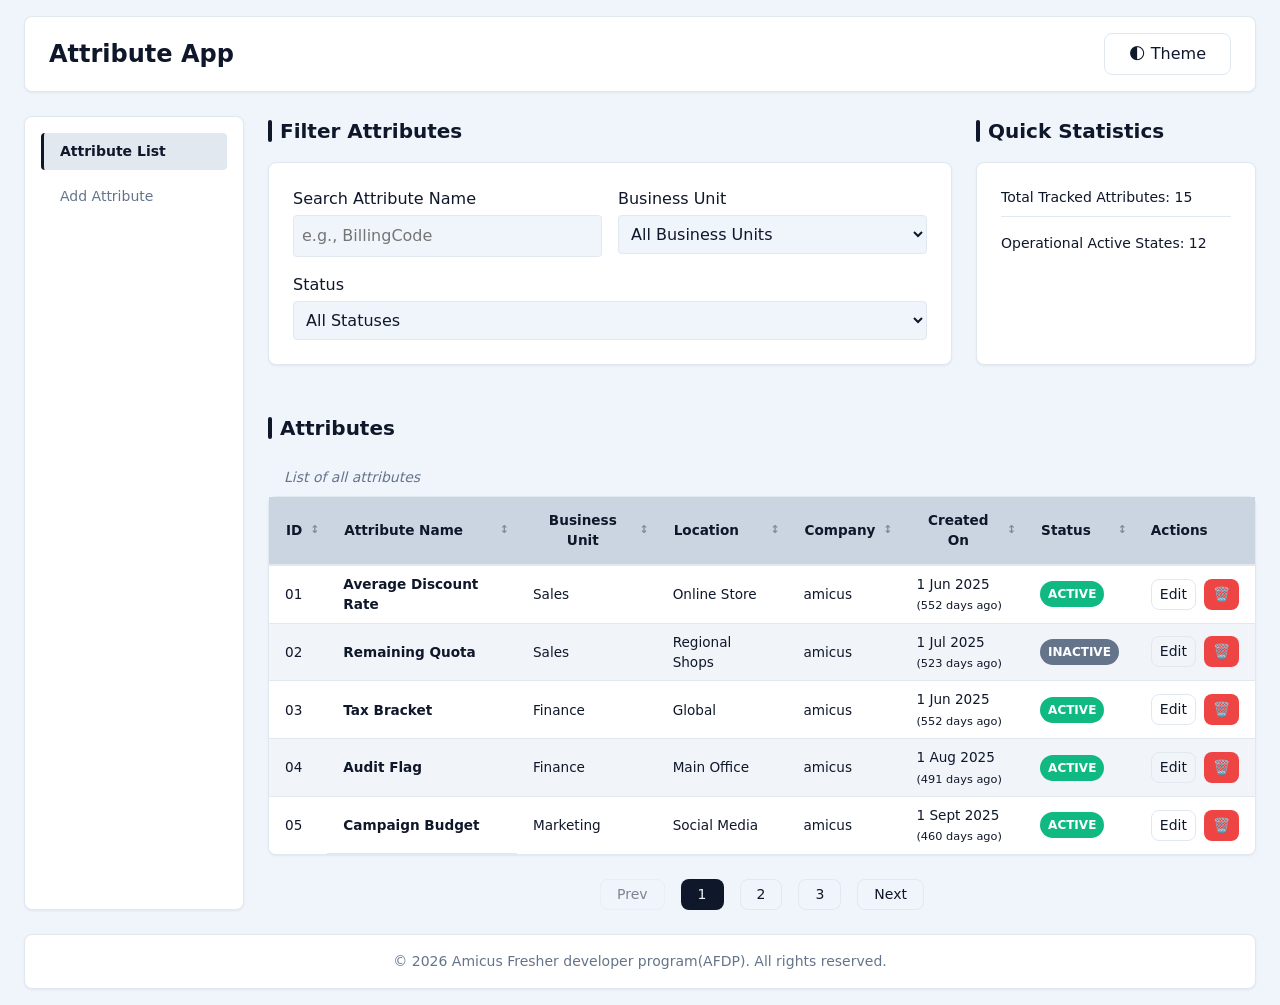
==== commit 4456b530: "feat:updated with the feedback changes" ====
--- a/index.html
+++ b/index.html
@@ -63,8 +63,8 @@
         </div>
 
         <div class="form-field">
-          <label class="form-field__label" for="filter-bu">Business Unit</label>
-          <select class="form-field__input" id="filter-bu" name="businessUnit">
+          <label class="form-field__label" for="filter-business-unit">Business Unit</label>
+          <select class="form-field__input" id="filter-business-unit" name="businessUnit">
             <option value="">All Business Units</option>
             <option value="sales">Sales</option>
             <option value="finance">Finance</option>
@@ -80,8 +80,6 @@
             <option value="inactive">Inactive Only</option>
           </select>
         </div>
-
-        <button class="btn btn--primary" type="submit">Apply Filters</button>
       </form>
     </section>
 
@@ -97,28 +95,28 @@
         <thead>
           <tr>
             <!-- Added IDs for the headers attribute mapping in the Actions column -->
-            <th id="col-id" scope="col" aria-sort="none">
+            <th id="column-id" scope="col" aria-sort="none">
               <button type="button" class="btn btn--ghost">ID</button>
             </th>
-            <th id="col-name" scope="col" aria-sort="none">
+            <th id="column-name" scope="col" aria-sort="none">
               <button type="button" class="btn btn--ghost">Attribute Name</button>
             </th>
-            <th id="col-bu" scope="col" aria-sort="none">
+            <th id="column-business-unit" scope="col" aria-sort="none">
               <button type="button" class="btn btn--ghost">Business Unit</button>
             </th>
-            <th id="col-loc" scope="col" aria-sort="none">
+            <th id="column-location" scope="col" aria-sort="none">
               <button type="button" class="btn btn--ghost">Location</button>
             </th>
-            <th id="col-company" scope="col" aria-sort="none">
+            <th id="column-company" scope="col" aria-sort="none">
               <button type="button" class="btn btn--ghost">Company</button>
             </th>
-            <th id="col-created" scope="col" aria-sort="none">
+            <th id="column-created-on" scope="col" aria-sort="none">
               <button type="button" class="btn btn--ghost">Created On</button>
             </th>
-            <th id="col-status" scope="col" aria-sort="none">
+            <th id="column-status" scope="col" aria-sort="none">
               <button type="button" class="btn btn--ghost">Status</button>
             </th>
-            <th id="col-actions" scope="col">Actions</th>
+            <th id="column-actions" scope="col">Actions</th>
           </tr>
         </thead>
         <tbody aria-live="polite">
@@ -126,12 +124,14 @@
       </table>
     </section>
 
-    <aside aria-label="Attribute statistics">
-      <h3>Quick Statistics</h3>
-      <ul>
-        <li id="stat-total">Total Tracked Attributes: 0</li>
-        <li id="stat-active">Operational Active States: 0</li>
-      </ul>
+    <aside aria-labelledby="stats-heading">
+      <h2 id="stats-heading">Quick Statistics</h2>
+      <div class="stats-card">
+        <ul>
+          <li id="statistic-total">Total Tracked Attributes: 0</li>
+          <li id="statistic-active">Operational Active States: 0</li>
+        </ul>
+      </div>
     </aside>
   </main>
   <footer role="contentinfo">
